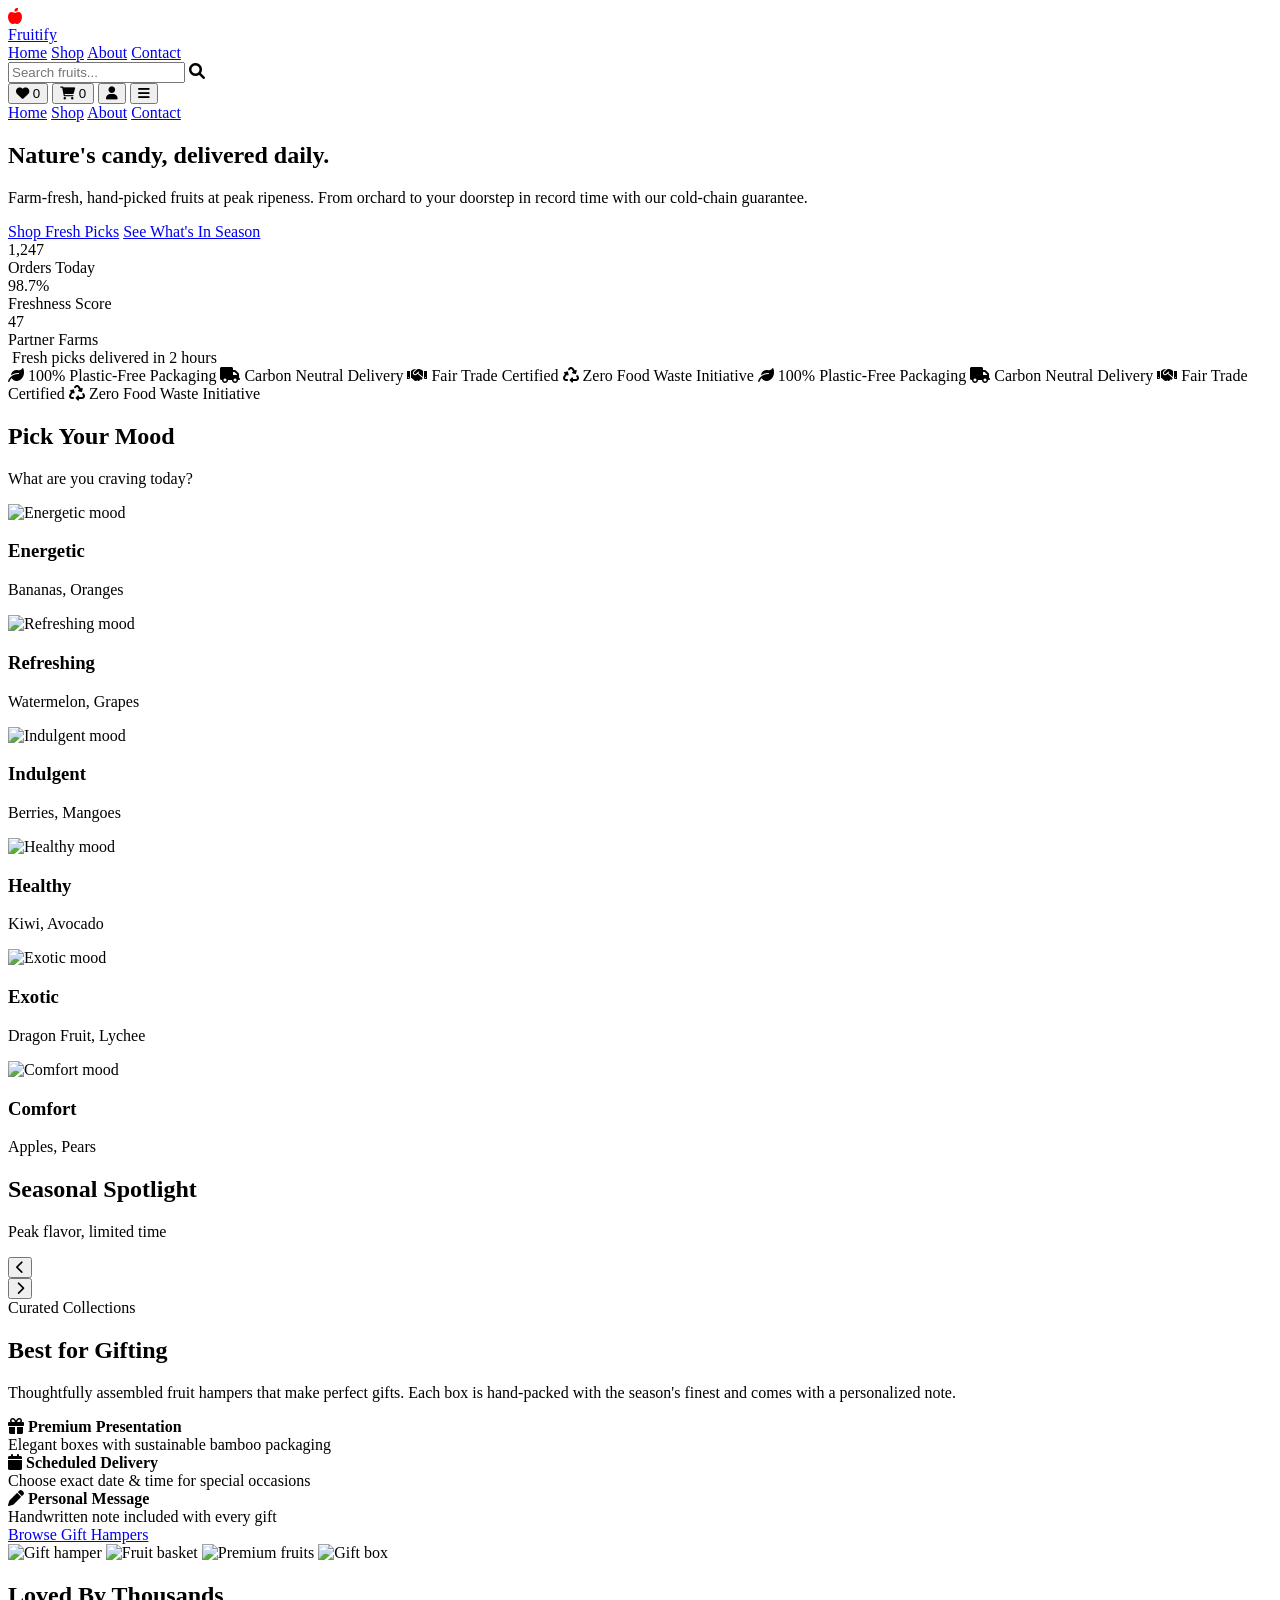
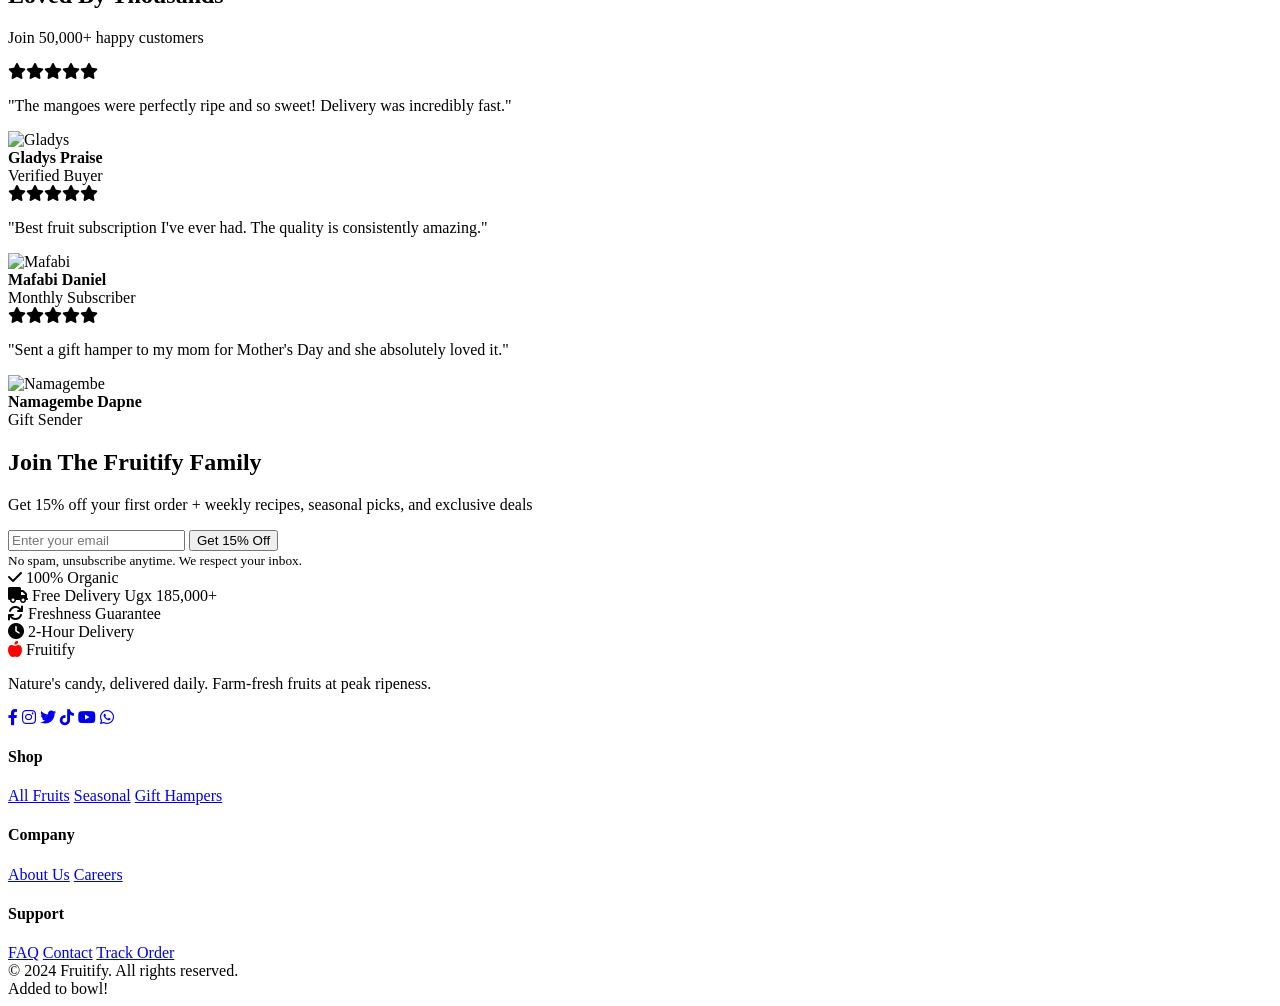
==== index.html @ 571788c8 "Add files via upload" ====
<!-- index.html - Home page -->
<!DOCTYPE html>
<html lang="en">
<head>
    <meta charset="UTF-8">
    <meta name="viewport" content="width=device-width, initial-scale=1.0">
    <title>Fruitify - Nature's candy, delivered daily</title>
    <link rel="icon" type="image/x-icon" href="https://cdn-icons-png.flaticon.com/512/415/415682.png">
    <link rel="stylesheet" href="css/style.css">
    <link href="https://fonts.googleapis.com/css2?family=Poppins:wght@300;400;500;600;700;800&display=swap" rel="stylesheet">
    <link rel="stylesheet" href="https://cdnjs.cloudflare.com/ajax/libs/font-awesome/6.0.0/css/all.min.css">
</head>
<body>
    <!-- Header -->
    <header class="header">
        <div class="container">
            <div class="header-inner">
                <a href="index.html" class="logo">
                    <div class="logo-icon"><i class="fas fa-apple-alt" style="color: red;"></i></div>
                    <span>Fruitify</span>
                </a>
                <nav class="nav">
                    <a href="index.html" class="nav-link active">Home</a>
                    <a href="shop.html" class="nav-link">Shop</a>
                    <a href="about.html" class="nav-link">About</a>
                    <a href="contact.html" class="nav-link">Contact</a>
                </nav>
                <div class="header-actions">
                    <div class="search-container">
                        <input type="text" id="searchInput" placeholder="Search fruits...">
                        <span class="search-icon"><i class="fas fa-search"></i></span>
                        <div id="searchDropdown" class="search-dropdown"></div>
                    </div>
                    <button class="icon-btn" id="wishlistBtn">
                        <i class="fas fa-heart"></i>
                        <span class="badge" id="wishlistCount">0</span>
                    </button>
                    <button class="icon-btn" id="cartBtn">
                        <i class="fas fa-shopping-cart"></i>
                        <span class="badge" id="cartCount">0</span>
                    </button>
                    <button class="icon-btn" id="userBtn"><i class="fas fa-user"></i></button>
                    <button class="mobile-menu-btn" id="mobileMenuBtn"><i class="fas fa-bars"></i></button>
                </div>
            </div>
        </div>
        <div id="mobileMenu" class="mobile-menu hidden">
            <a href="index.html">Home</a>
            <a href="shop.html">Shop</a>
            <a href="about.html">About</a>
            <a href="contact.html">Contact</a>
        </div>
    </header>

    <main>
        <!-- Hero Section -->
        <section class="hero">
            <div class="hero-overlay"></div>
            <div class="container hero-content">
                
                <h1>Nature's candy, delivered daily.</h1>
                <p>Farm-fresh, hand-picked fruits at peak ripeness. From orchard to your doorstep in record time with our cold-chain guarantee.</p>
                <div class="hero-buttons">
                    <a href="shop.html" class="btn-primary">Shop Fresh Picks</a>
                    <a href="#seasonal" class="btn-secondary">See What's In Season</a>
                </div>
                <div class="stats">
                    <div class="stat-card">
                        <div class="stat-number" id="ordersToday">1,247</div>
                        <div>Orders Today</div>
                    </div>
                    <div class="stat-card">
                        <div class="stat-number" id="freshnessScore">98.7%</div>
                        <div>Freshness Score</div>
                    </div>
                    <div class="stat-card">
                        <div class="stat-number" id="farmCount">47</div>
                        <div>Partner Farms</div>
                    </div>
                </div>
                <div class="hero-badge"><i class="fas fa-sparkles"></i> Fresh picks delivered in 2 hours</div>
            </div>
        </section>

        <!-- Sustainability Ticker -->
        <div class="ticker">
            <div class="ticker-track">
                <span><i class="fas fa-leaf"></i> 100% Plastic-Free Packaging</span>
                <span><i class="fas fa-truck"></i> Carbon Neutral Delivery</span>
                <span><i class="fas fa-handshake"></i> Fair Trade Certified</span>
                <span><i class="fas fa-recycle"></i> Zero Food Waste Initiative</span>
                <span><i class="fas fa-leaf"></i> 100% Plastic-Free Packaging</span>
                <span><i class="fas fa-truck"></i> Carbon Neutral Delivery</span>
                <span><i class="fas fa-handshake"></i> Fair Trade Certified</span>
                <span><i class="fas fa-recycle"></i> Zero Food Waste Initiative</span>
            </div>
        </div>

        <!-- Fruit by Mood -->
        <section class="section">
            <div class="container">
                <div class="section-header">
                    <h2>Pick Your Mood</h2>
                    <p>What are you craving today?</p>
                </div>
                <div class="mood-grid" id="moodGrid">
                    <div class="mood-card" data-mood="energetic">
                        <img src="https://c8.alamy.com/comp/AB1E69/oranges-and-bananas-AB1E69.jpg" alt="Energetic mood" class="mood-image">
                        <h3>Energetic</h3><p>Bananas, Oranges</p>
                    </div>
                    <div class="mood-card" data-mood="refreshing">
                        <img src="https://www.allrecipes.com/thmb/8H2Aw4-iMPwDabBSN_sE4E5Zqnk=/1500x0/filters:no_upscale():max_bytes(150000):strip_icc()/5494999-0ce45e21a1484afcac3ba9ee99860a07.jpg" alt="Refreshing mood" class="mood-image">
                        <h3>Refreshing</h3><p>Watermelon, Grapes</p>
                    </div>
                    <div class="mood-card" data-mood="indulgent">
                        <img src="https://wymanscanada.com/wp-content/uploads/BlueberriesStrawberriesMango_cue-400x223.jpg" alt="Indulgent mood" class="mood-image">
                        <h3>Indulgent</h3><p>Berries, Mangoes</p>
                    </div>
                    <div class="mood-card" data-mood="healthy">
                        <img src="https://californiaavocado.com/wp-content/uploads/2023/04/avocado-kiwi-smoothie-scaled-e1681082359825.jpeg" alt="Healthy mood" class="mood-image">
                        <h3>Healthy</h3><p>Kiwi, Avocado</p>
                    </div>
                    <div class="mood-card" data-mood="exotic">
                        <img src="https://encrypted-tbn0.gstatic.com/images?q=tbn:ANd9GcRXw_bZlvY8hklm3mz0XS1bo-M7gVWwTSWgVQ&s" alt="Exotic mood" class="mood-image">
                        <h3>Exotic</h3><p>Dragon Fruit, Lychee</p>
                    </div>
                    <div class="mood-card" data-mood="comfort">
                        <img src="https://encrypted-tbn0.gstatic.com/images?q=tbn:ANd9GcQEH6GIKlwyHaxdFCNP7fH0AZYQ45IRl4XnRg&s" alt="Comfort mood" class="mood-image">
                        <h3>Comfort</h3><p>Apples, Pears</p>
                    </div>
                </div>
            </div>
        </section>

        <!-- Seasonal Spotlight -->
        <section id="seasonal" class="section bg-cream">
            <div class="container">
                <div class="section-header">
                    <h2>Seasonal Spotlight</h2>
                    <p>Peak flavor, limited time</p>
                </div>
                <div class="carousel-container">
                    <button class="carousel-btn prev" id="carouselPrev"><i class="fas fa-chevron-left"></i></button>
                    <div class="carousel-track" id="carouselTrack"></div>
                    <button class="carousel-btn next" id="carouselNext"><i class="fas fa-chevron-right"></i></button>
                </div>
            </div>
        </section>

        <!-- Best for Gifting -->
        <section class="section">
            <div class="container">
                <div class="gifting-grid">
                    <div class="gifting-content">
                        <span class="tag">Curated Collections</span>
                        <h2>Best for Gifting</h2>
                        <p>Thoughtfully assembled fruit hampers that make perfect gifts. Each box is hand-packed with the season's finest and comes with a personalized note.</p>
                        <div class="features">
                            <div><i class="fas fa-gift"></i> <strong>Premium Presentation</strong><br>Elegant boxes with sustainable bamboo packaging</div>
                            <div><i class="fas fa-calendar"></i> <strong>Scheduled Delivery</strong><br>Choose exact date & time for special occasions</div>
                            <div><i class="fas fa-pen"></i> <strong>Personal Message</strong><br>Handwritten note included with every gift</div>
                        </div>
                        <a href="shop.html" class="btn-primary">Browse Gift Hampers</a>
                    </div>
                    <div class="gifting-images">
                        <img src="https://images.unsplash.com/photo-1595475207225-428b62bda831?w=400" alt="Gift hamper">
                        <img src="https://images.unsplash.com/photo-1568702846914-96b305d2aaeb?w=400" alt="Fruit basket">
                        <img src="https://images.unsplash.com/photo-1519996529931-28324d5a630e?w=400" alt="Premium fruits">
                        <img src="https://images.unsplash.com/photo-1619546813926-a78fa6372cd2?w=400" alt="Gift box">
                    </div>
                </div>
            </div>
        </section>

        <!-- Testimonials -->
        <section class="section bg-cream">
            <div class="container">
                <div class="section-header">
                    <h2>Loved By Thousands</h2>
                    <p>Join 50,000+ happy customers</p>
                </div>
                <div class="testimonials-grid">
                    <div class="testimonial">
                        <div class="stars"><i class="fas fa-star"></i><i class="fas fa-star"></i><i class="fas fa-star"></i><i class="fas fa-star"></i><i class="fas fa-star"></i></div>
                        <p>"The mangoes were perfectly ripe and so sweet! Delivery was incredibly fast."</p>
                        <div class="testimonial-author">
                            <img src="https://images.unsplash.com/photo-1494790108377-be9c29b29330?w=100&h=100&fit=crop" alt="Gladys">
                            <div><strong>Gladys Praise</strong><br>Verified Buyer</div>
                        </div>
                    </div>
                    <div class="testimonial">
                        <div class="stars"><i class="fas fa-star"></i><i class="fas fa-star"></i><i class="fas fa-star"></i><i class="fas fa-star"></i><i class="fas fa-star"></i></div>
                        <p>"Best fruit subscription I've ever had. The quality is consistently amazing."</p>
                        <div class="testimonial-author">
                            <img src="https://images.unsplash.com/photo-1507003211169-0a1dd7228f2d?w=100&h=100&fit=crop" alt="Mafabi">
                            <div><strong>Mafabi Daniel</strong><br>Monthly Subscriber</div>
                        </div>
                    </div>
                    <div class="testimonial">
                        <div class="stars"><i class="fas fa-star"></i><i class="fas fa-star"></i><i class="fas fa-star"></i><i class="fas fa-star"></i><i class="fas fa-star"></i></div>
                        <p>"Sent a gift hamper to my mom for Mother's Day and she absolutely loved it."</p>
                        <div class="testimonial-author">
                            <img src="https://images.unsplash.com/photo-1438761681033-6461ffad8d80?w=100&h=100&fit=crop" alt="Namagembe">
                            <div><strong>Namagembe Dapne</strong><br>Gift Sender</div>
                        </div>
                    </div>
                </div>
            </div>
        </section>

        <!-- Newsletter -->
        <section class="newsletter">
            <div class="container">
                <h2>Join The Fruitify Family</h2>
                <p>Get 15% off your first order + weekly recipes, seasonal picks, and exclusive deals</p>
                <form id="newsletterForm">
                    <input type="email" placeholder="Enter your email" required>
                    <button type="submit">Get 15% Off</button>
                </form>
                <small>No spam, unsubscribe anytime. We respect your inbox.</small>
            </div>
        </section>

        <!-- Trust Badges -->
        <section class="trust-badges">
            <div class="container">
                <div><i class="fas fa-check"></i> 100% Organic</div>
                <div><i class="fas fa-truck"></i> Free Delivery Ugx 185,000+</div>
                <div><i class="fas fa-sync"></i> Freshness Guarantee</div>
                <div><i class="fas fa-clock"></i> 2-Hour Delivery</div>
            </div>
        </section>
    </main>

    <!-- Footer -->
    <footer class="footer">
        <div class="container">
            <div class="footer-grid">
                <div>
                    <div class="footer-logo"><i class="fas fa-apple-alt" style="color: red;"></i> Fruitify</div>
                    <p>Nature's candy, delivered daily. Farm-fresh fruits at peak ripeness.</p>
                    <div class="social-links">
                        <a href="https://www.facebook.com/fruitify" target="_blank"><i class="fab fa-facebook-f"></i></a>
                        <a href="https://www.instagram.com/fruitify" target="_blank"><i class="fab fa-instagram"></i></a>
                        <a href="https://twitter.com/fruitify" target="_blank"><i class="fab fa-twitter"></i></a>
                        <a href="https://www.tiktok.com/@fruitify" target="_blank"><i class="fab fa-tiktok"></i></a>
                        <a href="https://www.youtube.com/@fruitify" target="_blank"><i class="fab fa-youtube"></i></a>
                        <a href="https://wa.me/256700000000" target="_blank"><i class="fab fa-whatsapp"></i></a>
                    </div>
                </div>
                <div>
                    <h4>Shop</h4>
                    <a href="shop.html">All Fruits</a>
                    <a href="#">Seasonal</a>
                    <a href="#">Gift Hampers</a>
                </div>
                <div>
                    <h4>Company</h4>
                    <a href="about.html">About Us</a>
                    <a href="#">Careers</a>
                </div>
                <div>
                    <h4>Support</h4>
                    <a href="#">FAQ</a>
                    <a href="contact.html">Contact</a>
                    <a href="#">Track Order</a>
                </div>
            </div>
            <div class="footer-bottom">© 2024 Fruitify. All rights reserved.</div>
        </div>
    </footer>

    <!-- Toast -->
    <div id="toast" class="toast hidden">Added to bowl!</div>

    <script src="js/data.js"></script>
    <script src="js/utils.js"></script>
    <script src="js/cart.js"></script>
    <script src="js/wishlist.js"></script>
    <script src="js/home.js"></script>
</body>
</html>
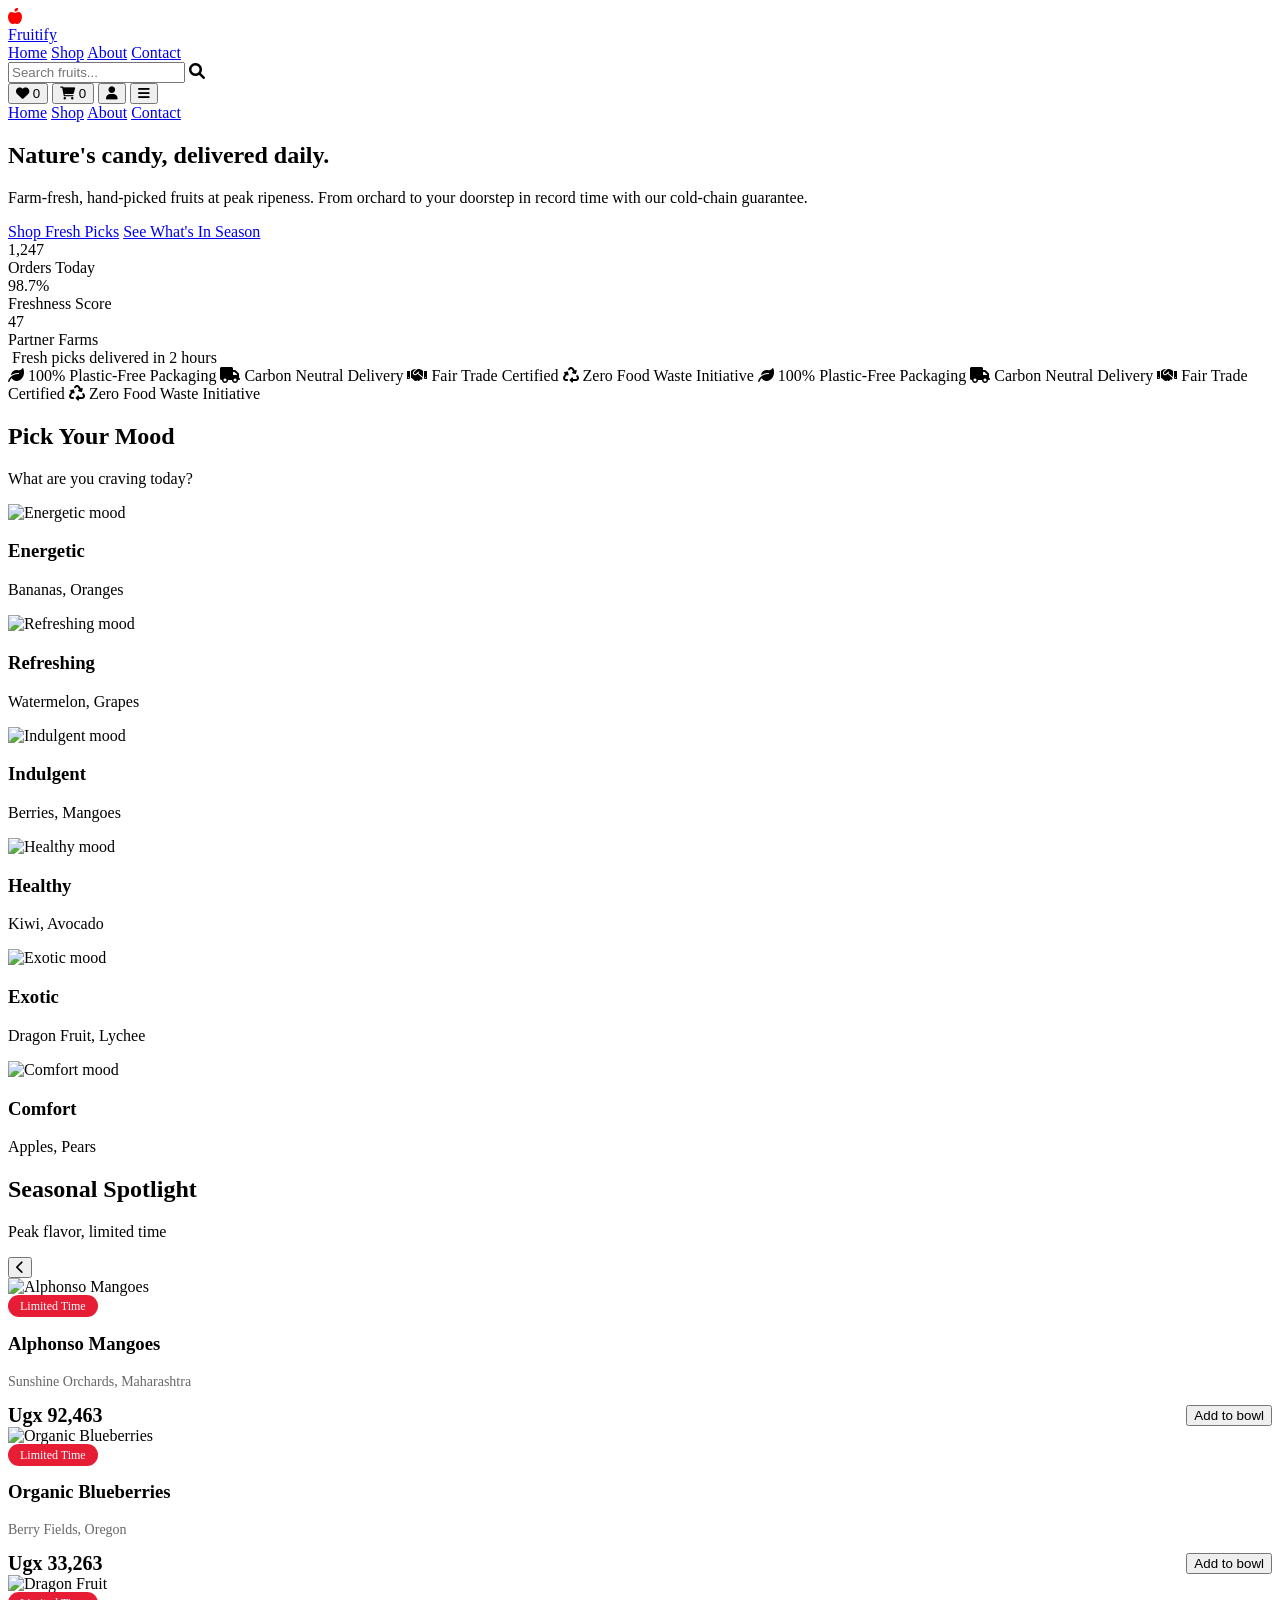
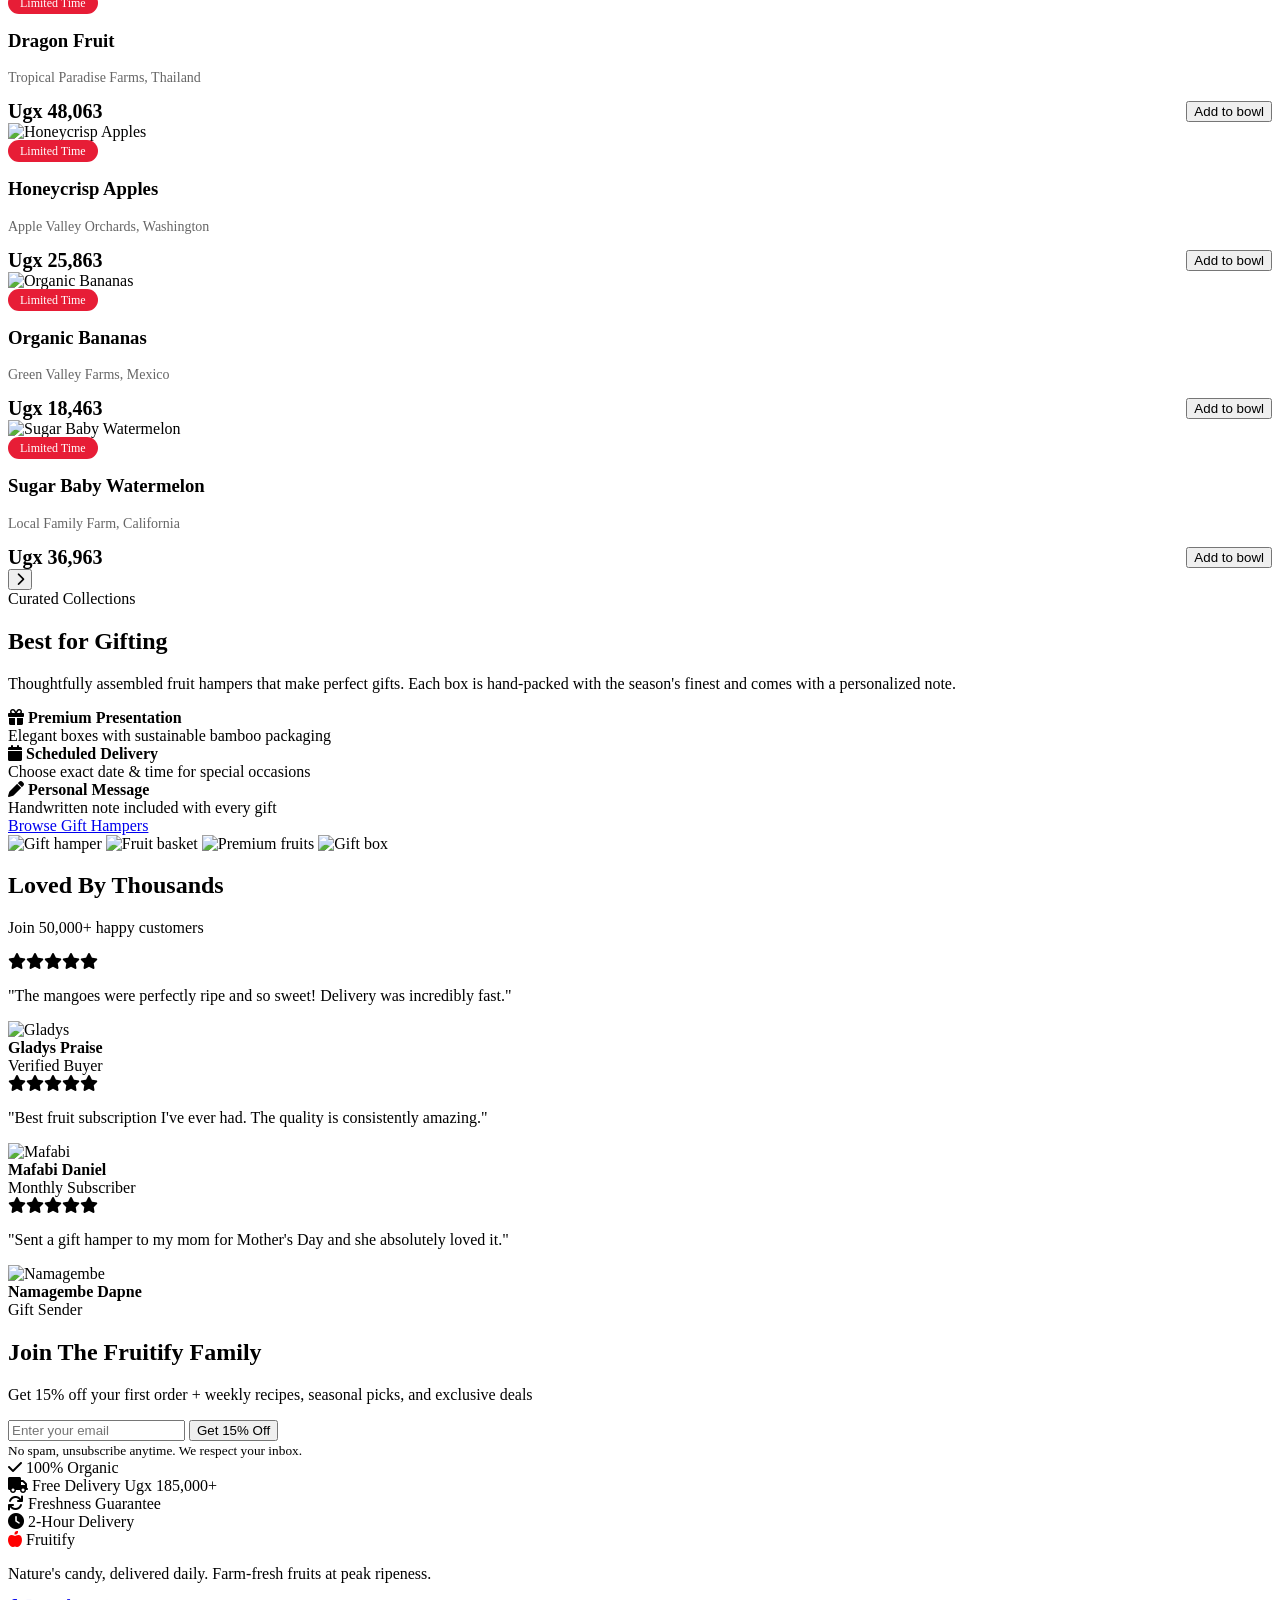
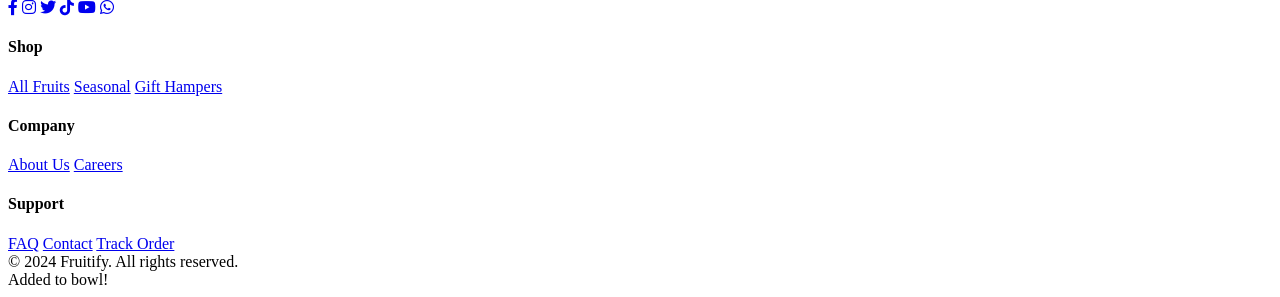
==== commit 464260b1: "Update index.html" ====
--- a/index.html
+++ b/index.html
@@ -273,10 +273,10 @@
     <!-- Toast -->
     <div id="toast" class="toast hidden">Added to bowl!</div>
 
-    <script src="js/data.js"></script>
-    <script src="js/utils.js"></script>
-    <script src="js/cart.js"></script>
-    <script src="js/wishlist.js"></script>
-    <script src="js/home.js"></script>
+    <script src="data.js"></script>
+    <script src="utils.js"></script>
+    <script src="cart.js"></script>
+    <script src="wishlist.js"></script>
+    <script src="home.js"></script>
 </body>
-</html>+</html>
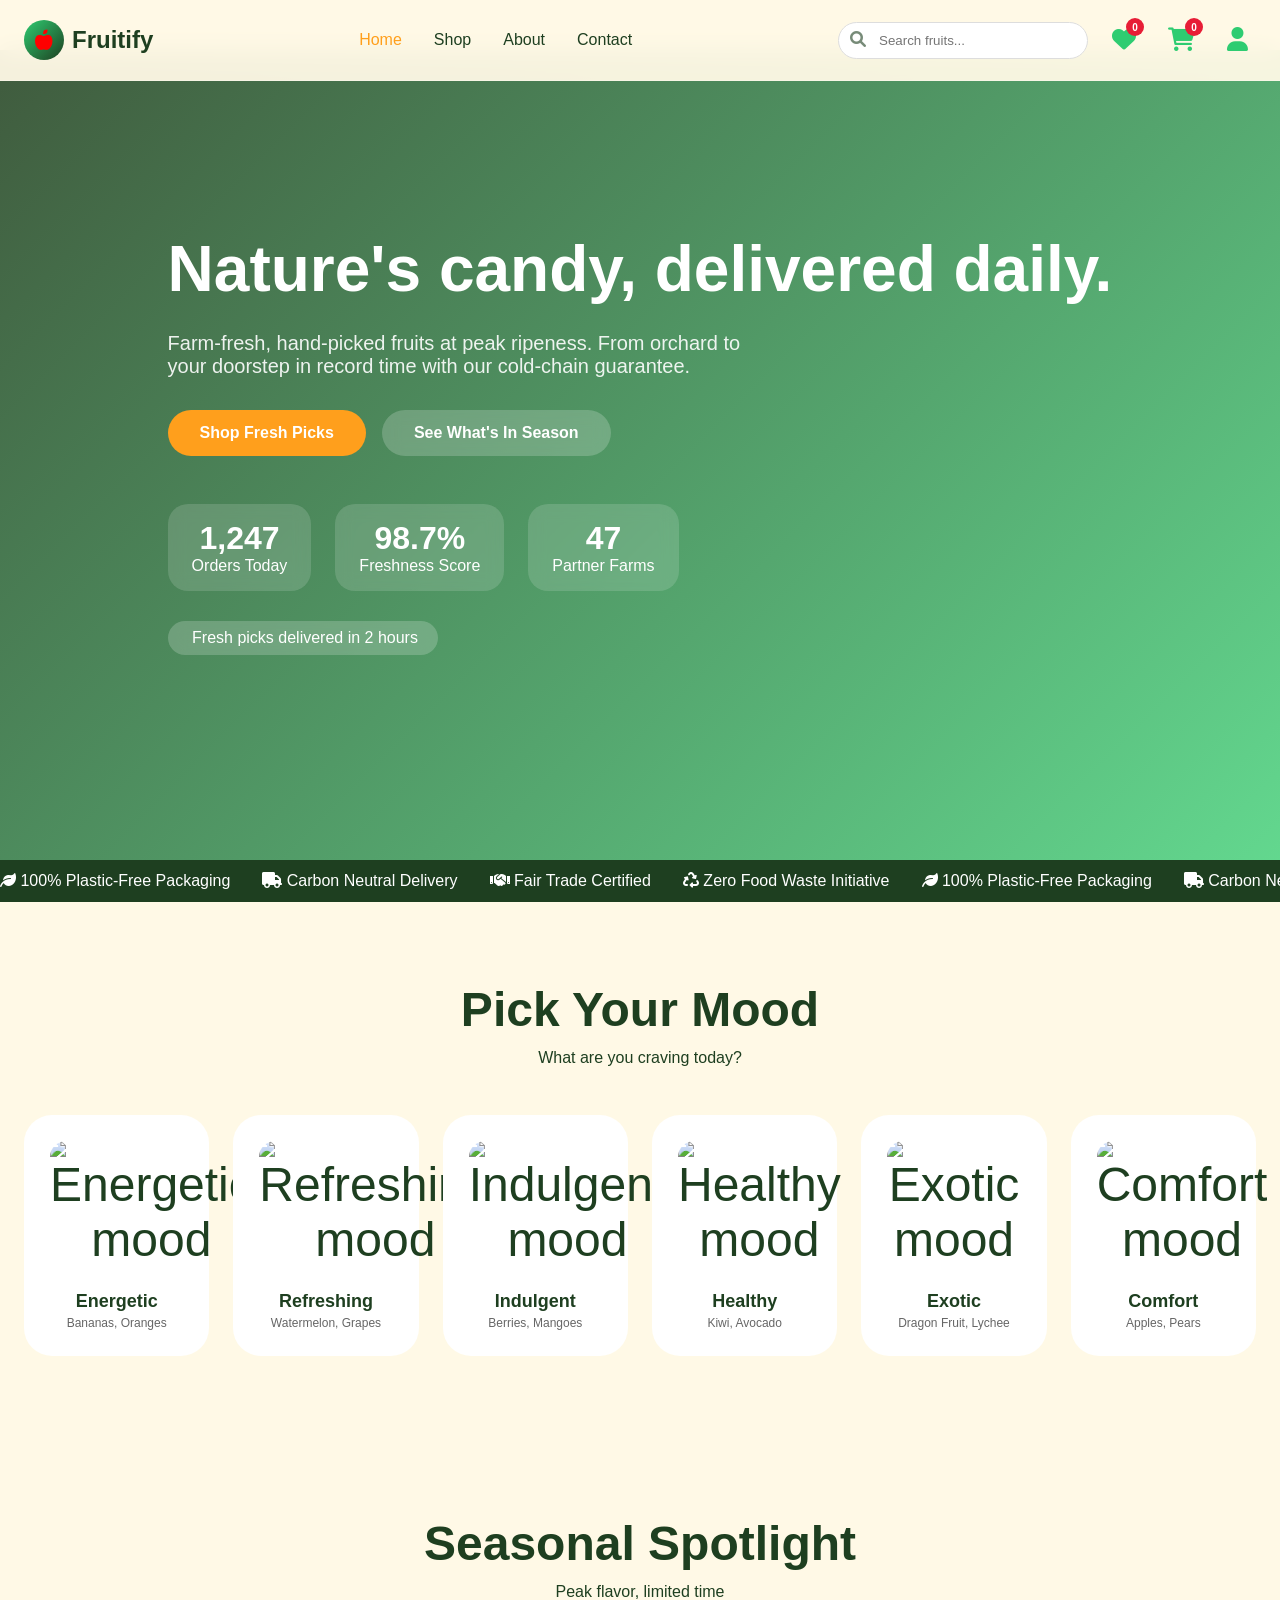
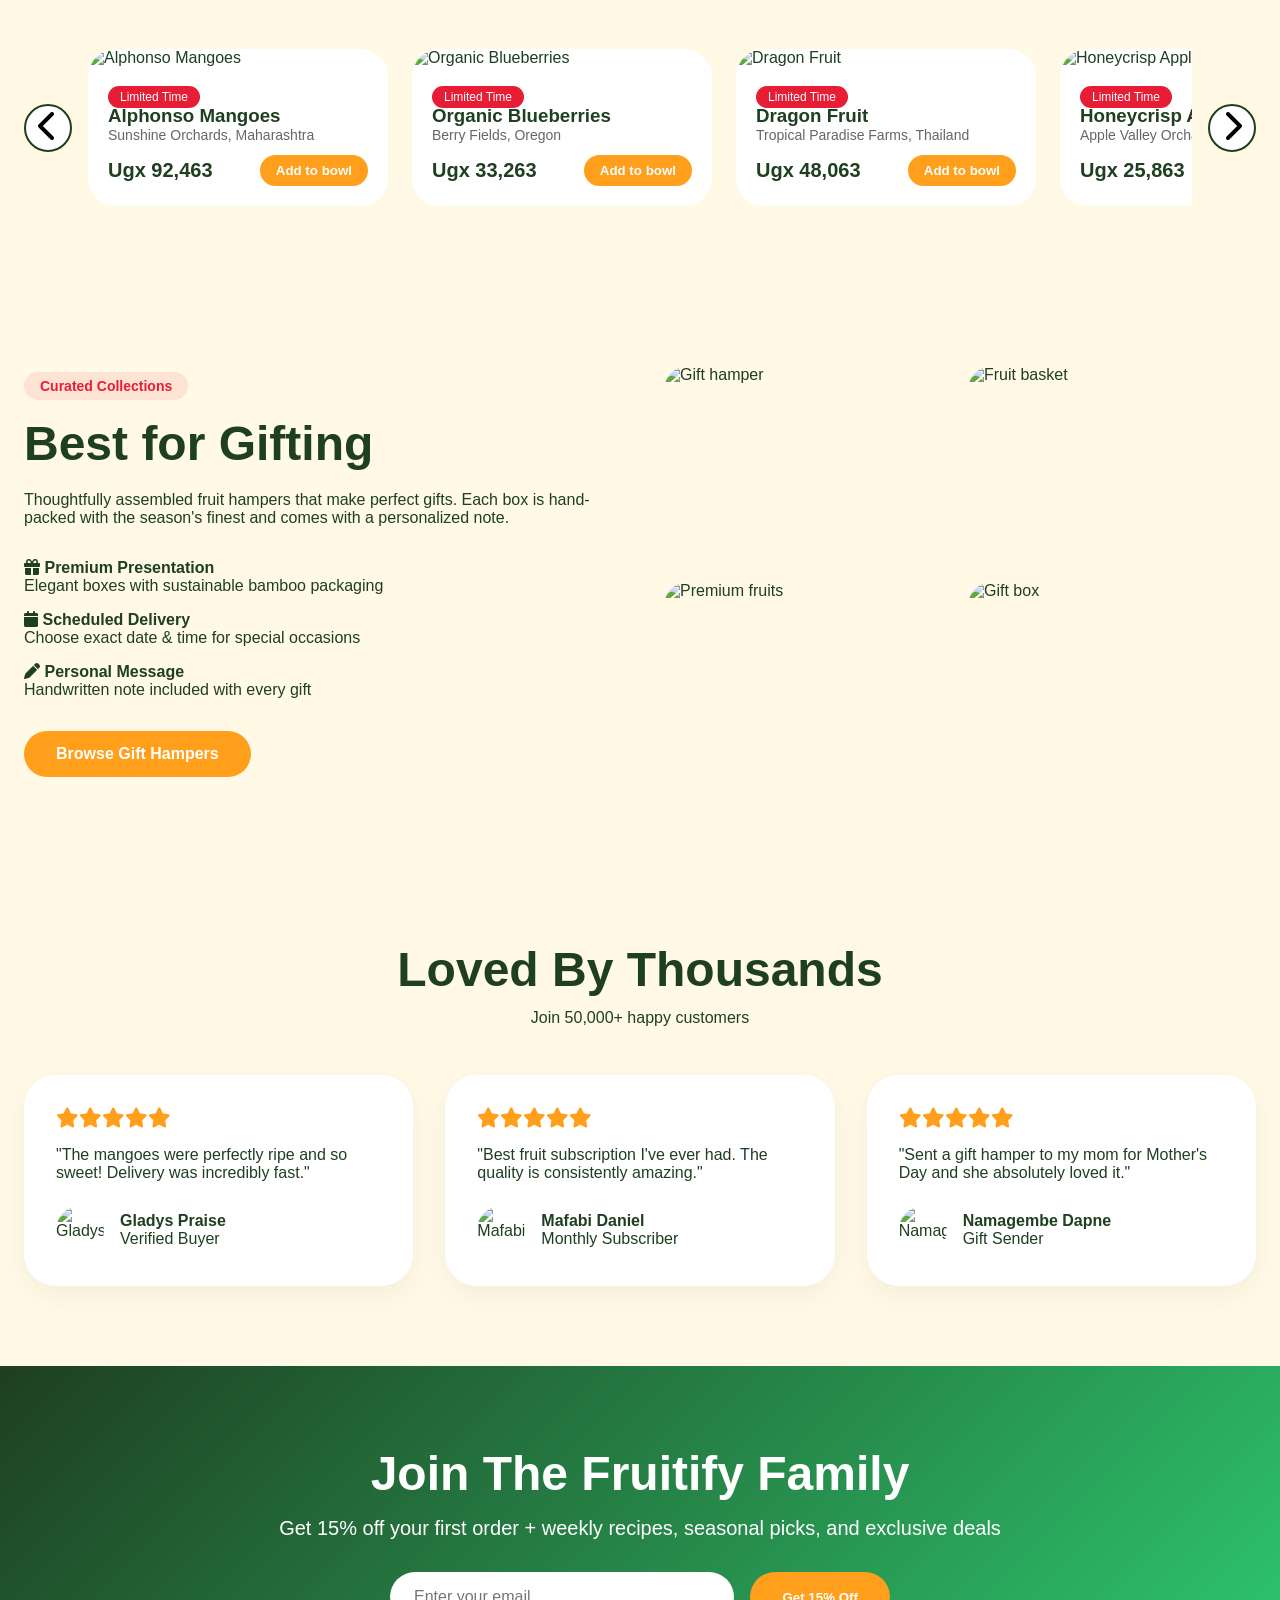
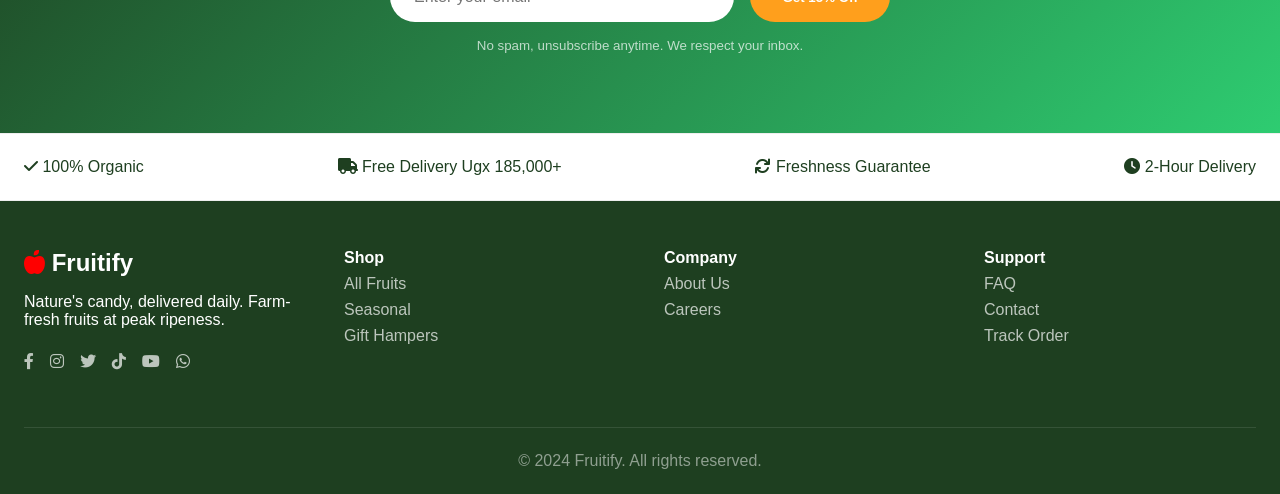
==== commit 1489790e: "Update index.html" ====
--- a/index.html
+++ b/index.html
@@ -6,7 +6,7 @@
     <meta name="viewport" content="width=device-width, initial-scale=1.0">
     <title>Fruitify - Nature's candy, delivered daily</title>
     <link rel="icon" type="image/x-icon" href="https://cdn-icons-png.flaticon.com/512/415/415682.png">
-    <link rel="stylesheet" href="css/style.css">
+    <link rel="stylesheet" href="style.css">
     <link href="https://fonts.googleapis.com/css2?family=Poppins:wght@300;400;500;600;700;800&display=swap" rel="stylesheet">
     <link rel="stylesheet" href="https://cdnjs.cloudflare.com/ajax/libs/font-awesome/6.0.0/css/all.min.css">
 </head>
--- a/style.css
+++ b/style.css
@@ -0,0 +1,1064 @@
+/* css/style.css */
+* {
+    margin: 0;
+    padding: 0;
+    box-sizing: border-box;
+}
+
+:root {
+    --deep-green: #1E3F20;
+    --cream: #FFF9E6;
+    --mango: #FF9F1C;
+    --berry: #E71D36;
+    --light-green: #2ECC71;
+}
+
+body {
+    font-family: 'Poppins', sans-serif;
+    background: var(--cream);
+    color: var(--deep-green);
+    scroll-behavior: smooth;
+}
+
+.container {
+    max-width: 1280px;
+    margin: 0 auto;
+    padding: 0 24px;
+}
+
+/* Header */
+.header {
+    position: fixed;
+    top: 0;
+    width: 100%;
+    background: rgba(255, 249, 230, 0.95);
+    backdrop-filter: blur(12px);
+    border-bottom: 1px solid rgba(255,255,255,0.2);
+    z-index: 1000;
+}
+
+.header-inner {
+    display: flex;
+    justify-content: space-between;
+    align-items: center;
+    height: 80px;
+}
+
+.logo {
+    display: flex;
+    align-items: center;
+    gap: 8px;
+    font-size: 24px;
+    font-weight: 700;
+    text-decoration: none;
+    color: inherit;
+}
+
+.logo-icon {
+    width: 40px;
+    height: 40px;
+    background: linear-gradient(135deg, var(--light-green), var(--deep-green));
+    border-radius: 50%;
+    display: flex;
+    align-items: center;
+    justify-content: center;
+    font-size: 20px;
+    color: white;
+}
+
+.nav {
+    display: flex;
+    gap: 32px;
+}
+
+.nav-link {
+    text-decoration: none;
+    color: var(--deep-green);
+    transition: color 0.3s;
+}
+
+.nav-link:hover, .nav-link.active {
+    color: var(--mango);
+}
+
+.header-actions {
+    display: flex;
+    align-items: center;
+    gap: 16px;
+}
+
+.search-container {
+    position: relative;
+}
+
+.search-container input {
+    padding: 10px 16px 10px 40px;
+    border-radius: 50px;
+    border: 1px solid #ddd;
+    width: 250px;
+    font-family: inherit;
+}
+
+.search-icon {
+    position: absolute;
+    left: 12px;
+    top: 50%;
+    transform: translateY(-50%);
+    opacity: 0.6;
+}
+
+.search-dropdown {
+    position: absolute;
+    top: 100%;
+    left: 0;
+    right: 0;
+    background: white;
+    border-radius: 16px;
+    box-shadow: 0 10px 40px rgba(0,0,0,0.1);
+    max-height: 400px;
+    overflow-y: auto;
+    z-index: 100;
+    display: none;
+}
+
+.search-dropdown .search-result {
+    display: flex;
+    align-items: center;
+    gap: 12px;
+    padding: 12px;
+    cursor: pointer;
+}
+
+.search-dropdown .search-result:hover {
+    background: #f5f5f5;
+}
+
+.icon-btn {
+    background: none;
+    border: none;
+    font-size: 24px;
+    cursor: pointer;
+    position: relative;
+    padding: 8px;
+}
+
+#wishlistBtn i,
+#cartBtn i,
+#userBtn i {
+    color: #2ECC71;
+}
+
+.badge {
+    position: absolute;
+    top: 0PX;
+    right: 0;
+    background: var(--berry);
+    color: white;
+    font-size: 10px;
+    width: 18px;
+    height: 18px;
+    border-radius: 50%;
+    display: flex;
+    align-items: center;
+    justify-content: center;
+    font-weight: bold;
+}
+
+.mobile-menu-btn {
+    display: none;
+    background: none;
+    border: none;
+    font-size: 24px;
+    cursor: pointer;
+}
+
+.mobile-menu {
+    background: rgba(255, 249, 230, 0.98);
+    padding: 16px 24px;
+    display: flex;
+    flex-direction: column;
+    gap: 12px;
+}
+
+.mobile-menu a {
+    text-decoration: none;
+    color: var(--deep-green);
+    padding: 8px 0;
+}
+
+.hidden {
+    display: none !important;
+}
+
+/* Hero */
+.hero {
+  margin-top: 50px;
+    position: relative;
+    min-height: 90vh;
+    background: linear-gradient(135deg, rgba(30,63,32,0.85), rgba(46,204,113,0.75)), url('https://images.unsplash.com/photo-1610832958506-aa56368176cf?w=1920');
+    background-size: cover;
+    background-position: center;
+    display: flex;
+    align-items: center;
+}
+
+.hero-overlay {
+    position: absolute;
+    inset: 0;
+}
+
+.hero-content {
+    padding: 20px;
+    position: relative;
+    z-index: 1;
+    color: white;
+}
+
+.hero-badge {
+    margin-top: 30px;
+    display: inline-block;
+    background: rgba(255,255,255,0.2);
+    backdrop-filter: blur(8px);
+    padding: 8px 20px;
+    border-radius: 50px;
+    margin-bottom: 24px;
+}
+
+.hero h1 {
+    font-size: 64px;
+    font-weight: 800;
+    margin-bottom: 24px;
+    line-height: 1.2;
+}
+
+.hero p {
+    font-size: 20px;
+    margin-bottom: 32px;
+    max-width: 600px;
+    opacity: 0.9;
+}
+
+.hero-buttons {
+    display: flex;
+    gap: 16px;
+    flex-wrap: wrap;
+    margin-bottom: 48px;
+}
+
+.btn-primary {
+    background: var(--mango);
+    color: white;
+    padding: 14px 32px;
+    border-radius: 50px;
+    text-decoration: none;
+    font-weight: 600;
+    transition: all 0.3s;
+    display: inline-block;
+    border: none;
+    cursor: pointer;
+}
+
+.btn-primary:hover {
+    background: var(--berry);
+    transform: scale(1.05);
+}
+
+.btn-secondary {
+    background: rgba(255,255,255,0.2);
+    backdrop-filter: blur(8px);
+    color: white;
+    padding: 14px 32px;
+    border-radius: 50px;
+    text-decoration: none;
+    font-weight: 600;
+    transition: all 0.3s;
+}
+
+.btn-secondary:hover {
+    background: rgba(255,255,255,0.3);
+}
+
+.stats {
+    display: flex;
+    gap: 24px;
+    flex-wrap: wrap;
+}
+
+.stat-card {
+    background: rgba(255,255,255,0.15);
+    backdrop-filter: blur(8px);
+    padding: 16px 24px;
+    border-radius: 20px;
+    text-align: center;
+}
+
+.stat-number {
+    font-size: 32px;
+    font-weight: 700;
+}
+
+/* Ticker */
+.ticker {
+    background: var(--deep-green);
+    color: white;
+    padding: 12px 0;
+    overflow: hidden;
+}
+
+.ticker-track {
+    display: flex;
+    white-space: nowrap;
+    animation: scroll 20s linear infinite;
+}
+
+.ticker-track span {
+    margin-right: 32px;
+}
+
+@keyframes scroll {
+    0% { transform: translateX(0); }
+    100% { transform: translateX(-50%); }
+}
+
+/* Sections */
+.section {
+    padding: 80px 0;
+}
+
+.bg-cream {
+    background: var(--cream);
+}
+
+.section-header {
+    text-align: center;
+    margin-bottom: 48px;
+}
+
+.section-header h2 {
+    font-size: 48px;
+    margin-bottom: 12px;
+}
+
+/* Mood Grid */
+.mood-grid {
+    display: grid;
+    grid-template-columns: repeat(auto-fit, minmax(160px, 1fr));
+    gap: 24px;
+}
+
+.mood-card {
+    background: white;
+    padding: 24px;
+    text-align: center;
+    border-radius: 28px;
+    font-size: 48px;
+    cursor: pointer;
+    transition: all 0.3s;
+    border: 2px solid transparent;
+}
+
+.mood-card:hover {
+    transform: translateY(-8px);
+    box-shadow: 0 20px 40px rgba(0,0,0,0.1);
+    border-color: var(--mango);
+}
+
+.mood-card h3 {
+    font-size: 18px;
+    margin: 12px 0 4px;
+}
+
+.mood-card p {
+    font-size: 12px;
+    color: #666;
+}
+
+.mood-image {
+    width: 100%;
+    height: 120px;
+    object-fit: cover;
+    border-radius: 16px;
+    margin-bottom: 12px;
+}
+
+/* Carousel */
+.carousel-container {
+    position: relative;
+    display: flex;
+    align-items: center;
+    gap: 16px;
+}
+
+.carousel-track {
+    display: flex;
+    overflow-x: auto;
+    scroll-behavior: smooth;
+    gap: 24px;
+    scrollbar-width: none;
+    flex: 1;
+}
+
+.carousel-track::-webkit-scrollbar {
+    display: none;
+}
+
+.carousel-item {
+    flex: 0 0 300px;
+    background: white;
+    border-radius: 28px;
+    overflow: hidden;
+    cursor: pointer;
+}
+
+.carousel-item img {
+    width: 100%;
+    height: 200px;
+    object-fit: cover;
+}
+
+.carousel-item-content {
+    padding: 20px;
+}
+
+.carousel-btn {
+    background: white;
+    border: 2px solid var(--deep-green);
+    width: 48px;
+    height: 48px;
+    border-radius: 50%;
+    font-size: 32px;
+    cursor: pointer;
+    transition: all 0.3s;
+}
+
+.carousel-btn:hover {
+    background: var(--deep-green);
+    color: white;
+}
+
+/* Gifting */
+.gifting-grid {
+    display: grid;
+    grid-template-columns: 1fr 1fr;
+    gap: 48px;
+    align-items: center;
+}
+
+.gifting-content .tag {
+    background: rgba(231,29,54,0.1);
+    color: var(--berry);
+    padding: 6px 16px;
+    border-radius: 50px;
+    font-size: 14px;
+    font-weight: 600;
+    display: inline-block;
+    margin-bottom: 16px;
+}
+
+.gifting-content h2 {
+    font-size: 48px;
+    margin-bottom: 20px;
+}
+
+.features {
+    display: flex;
+    flex-direction: column;
+    gap: 16px;
+    margin: 32px 0;
+}
+
+.gifting-images {
+    display: grid;
+    grid-template-columns: repeat(2, 1fr);
+    gap: 16px;
+}
+
+.gifting-images img {
+    width: 100%;
+    height: 200px;
+    object-fit: cover;
+    border-radius: 24px;
+}
+
+/* Testimonials */
+.testimonials-grid {
+    display: grid;
+    grid-template-columns: repeat(auto-fit, minmax(300px, 1fr));
+    gap: 32px;
+}
+
+.testimonial {
+    background: white;
+    padding: 32px;
+    border-radius: 32px;
+    box-shadow: 0 10px 30px rgba(0,0,0,0.05);
+}
+
+.stars {
+    color: var(--mango);
+    font-size: 20px;
+    margin-bottom: 16px;
+}
+
+.testimonial-author {
+    display: flex;
+    align-items: center;
+    gap: 16px;
+    margin-top: 24px;
+}
+
+.testimonial-author img {
+    width: 48px;
+    height: 48px;
+    border-radius: 50%;
+}
+
+/* Newsletter */
+.newsletter {
+    background: linear-gradient(135deg, var(--deep-green), var(--light-green));
+    padding: 80px 0;
+    text-align: center;
+    color: white;
+}
+
+.newsletter h2 {
+    font-size: 48px;
+    margin-bottom: 16px;
+}
+
+.newsletter p {
+    font-size: 20px;
+    margin-bottom: 32px;
+}
+
+.newsletter form {
+    display: flex;
+    gap: 16px;
+    max-width: 500px;
+    margin: 0 auto;
+}
+
+.newsletter input {
+    flex: 1;
+    padding: 16px 24px;
+    border-radius: 50px;
+    border: none;
+    font-family: inherit;
+    font-size: 16px;
+}
+
+.newsletter button {
+    background: var(--mango);
+    color: white;
+    border: none;
+    padding: 16px 32px;
+    border-radius: 50px;
+    font-weight: 600;
+    cursor: pointer;
+}
+
+.newsletter small {
+    display: block;
+    margin-top: 16px;
+    opacity: 0.7;
+}
+
+/* Trust Badges */
+.trust-badges {
+    background: white;
+    padding: 24px 0;
+    border-top: 1px solid #eee;
+    border-bottom: 1px solid #eee;
+}
+
+.trust-badges .container {
+    display: flex;
+    justify-content: space-between;
+    flex-wrap: wrap;
+    gap: 32px;
+}
+
+/* Footer */
+.footer {
+    background: var(--deep-green);
+    color: white;
+    padding: 48px 0 24px;
+}
+
+.footer-grid {
+    display: grid;
+    grid-template-columns: repeat(auto-fit, minmax(200px, 1fr));
+    gap: 48px;
+    margin-bottom: 48px;
+}
+
+.footer-logo {
+    font-size: 24px;
+    font-weight: 700;
+    margin-bottom: 16px;
+}
+
+.footer a {
+    color: rgba(255,255,255,0.7);
+    text-decoration: none;
+    display: block;
+    margin: 8px 0;
+}
+
+.social-links {
+    display: flex;
+    gap: 16px;
+    margin-top: 16px;
+}
+
+.footer-bottom {
+    text-align: center;
+    padding-top: 24px;
+    border-top: 1px solid rgba(255,255,255,0.1);
+    color: rgba(255,255,255,0.5);
+}
+
+/* Shop Page */
+.shop-main {
+    padding-top: 100px;
+    min-height: 100vh;
+}
+
+.shop-container {
+    display: flex;
+    gap: 32px;
+}
+
+.filters-sidebar {
+    width: 280px;
+    flex-shrink: 0;
+}
+
+.filters-card {
+    background: white;
+    border-radius: 28px;
+    padding: 24px;
+    position: sticky;
+    top: 100px;
+}
+
+.filters-header {
+    display: flex;
+    justify-content: space-between;
+    margin-bottom: 24px;
+}
+
+.filters-header button {
+    background: none;
+    border: none;
+    color: var(--berry);
+    cursor: pointer;
+}
+
+.filter-group {
+    margin-bottom: 24px;
+}
+
+.filter-group h4 {
+    margin-bottom: 12px;
+}
+
+.filter-group label {
+    display: flex;
+    align-items: center;
+    gap: 8px;
+    margin: 8px 0;
+    cursor: pointer;
+}
+
+.filter-group select {
+    width: 100%;
+    padding: 10px;
+    border-radius: 12px;
+    border: 1px solid #ddd;
+    font-family: inherit;
+}
+
+.price-range-values {
+    display: flex;
+    justify-content: space-between;
+    margin-top: 8px;
+    font-size: 14px;
+}
+
+.products-section {
+    flex: 1;
+}
+
+.products-header {
+    display: flex;
+    justify-content: space-between;
+    align-items: center;
+    margin-bottom: 32px;
+}
+
+.product-grid {
+    display: grid;
+    grid-template-columns: repeat(auto-fill, minmax(280px, 1fr));
+    gap: 24px;
+}
+
+.product-card {
+    background: white;
+    border-radius: 28px;
+    overflow: hidden;
+    transition: all 0.3s;
+    cursor: pointer;
+}
+
+.product-card:hover {
+    transform: translateY(-8px);
+    box-shadow: 0 20px 40px rgba(0,0,0,0.1);
+}
+
+.product-image {
+    position: relative;
+    aspect-ratio: 1;
+    overflow: hidden;
+}
+
+.product-image img {
+    width: 100%;
+    height: 100%;
+    object-fit: cover;
+}
+
+.product-badge {
+    position: absolute;
+    top: 12px;
+    left: 12px;
+    background: var(--light-green);
+    color: white;
+    padding: 4px 12px;
+    border-radius: 50px;
+    font-size: 12px;
+    font-weight: 600;
+}
+
+.product-actions {
+    position: absolute;
+    top: 12px;
+    right: 12px;
+    display: flex;
+    gap: 8px;
+}
+
+.product-action-btn {
+    background: white;
+    border: none;
+    width: 36px;
+    height: 36px;
+    border-radius: 50%;
+    cursor: pointer;
+    font-size: 18px;
+}
+
+.product-info {
+    padding: 20px;
+}
+
+.product-name {
+    font-weight: 700;
+    font-size: 18px;
+    margin-bottom: 8px;
+}
+
+.ripeness-bar {
+    background: #eee;
+    height: 4px;
+    border-radius: 2px;
+    margin: 12px 0;
+    position: relative;
+}
+
+.ripeness-fill {
+    background: linear-gradient(90deg, var(--light-green), var(--mango), var(--berry));
+    height: 100%;
+    border-radius: 2px;
+}
+
+.product-price {
+    display: flex;
+    justify-content: space-between;
+    align-items: center;
+    margin-top: 12px;
+}
+
+.price {
+    font-size: 24px;
+    font-weight: 700;
+}
+
+.add-to-cart {
+    background: var(--mango);
+    color: white;
+    border: none;
+    padding: 8px 16px;
+    border-radius: 50px;
+    cursor: pointer;
+    font-weight: 600;
+}
+
+/* Compare Bar */
+.compare-bar {
+    position: fixed;
+    bottom: 0;
+    left: 0;
+    right: 0;
+    background: white;
+    border-top: 2px solid var(--deep-green);
+    padding: 16px 24px;
+    z-index: 100;
+}
+
+.compare-bar-inner {
+    display: flex;
+    justify-content: space-between;
+    align-items: center;
+}
+
+.compare-items {
+    display: flex;
+    gap: 12px;
+}
+
+.compare-item {
+    display: flex;
+    align-items: center;
+    gap: 8px;
+    background: #f5f5f5;
+    padding: 4px 12px 4px 8px;
+    border-radius: 50px;
+}
+
+.compare-item img {
+    width: 32px;
+    height: 32px;
+    border-radius: 50%;
+    object-fit: cover;
+}
+
+/* Modal */
+.modal {
+    position: fixed;
+    inset: 0;
+    background: rgba(0,0,0,0.7);
+    display: flex;
+    align-items: center;
+    justify-content: center;
+    z-index: 2000;
+}
+
+.modal-content {
+    background: white;
+    border-radius: 32px;
+    max-width: 900px;
+    width: 90%;
+    max-height: 90vh;
+    overflow-y: auto;
+    position: relative;
+    padding: 32px;
+}
+
+.modal-close {
+    position: absolute;
+    top: 16px;
+    right: 16px;
+    background: none;
+    border: none;
+    font-size: 24px;
+    cursor: pointer;
+}
+
+/* About Page */
+.about-hero {
+    background: linear-gradient(135deg, var(--deep-green), var(--light-green));
+    padding: 120px 0 60px;
+    text-align: center;
+    color: white;
+}
+
+.about-hero h1 {
+    font-size: 56px;
+    margin-bottom: 16px;
+}
+
+.about-container {
+    padding: 80px 24px;
+}
+
+.about-story {
+    display: grid;
+    grid-template-columns: 1fr 1fr;
+    gap: 48px;
+    margin-bottom: 80px;
+    align-items: center;
+}
+
+.story-text p {
+    margin-bottom: 16px;
+    line-height: 1.6;
+    color: #444;
+}
+
+.story-image img {
+    width: 100%;
+    border-radius: 32px;
+}
+
+.values-section {
+    background: var(--cream);
+    padding: 60px;
+    border-radius: 48px;
+    margin-bottom: 80px;
+    text-align: center;
+}
+
+.values-section h2 {
+    font-size: 40px;
+    margin-bottom: 48px;
+}
+
+.values-grid {
+    display: grid;
+    grid-template-columns: repeat(auto-fit, minmax(250px, 1fr));
+    gap: 32px;
+}
+
+.value-card {
+    text-align: center;
+}
+
+.value-icon {
+    font-size: 48px;
+    margin-bottom: 16px;
+}
+
+.mission-section {
+    text-align: center;
+}
+
+.mission-section h2 {
+    font-size: 40px;
+    margin-bottom: 16px;
+}
+
+.mission-section p {
+    margin-bottom: 32px;
+    font-size: 18px;
+}
+
+/* Contact Page */
+.contact-hero {
+    background: linear-gradient(135deg, var(--mango), var(--berry));
+    padding: 120px 0 60px;
+    text-align: center;
+    color: white;
+}
+
+.contact-container {
+    padding: 80px 24px;
+}
+
+.contact-grid {
+    display: grid;
+    grid-template-columns: 1fr 1fr;
+    gap: 48px;
+}
+
+.form-group {
+    margin-bottom: 24px;
+}
+
+.form-group label {
+    display: block;
+    margin-bottom: 8px;
+    font-weight: 600;
+}
+
+.form-group input, .form-group select, .form-group textarea {
+    width: 100%;
+    padding: 12px 16px;
+    border: 2px solid #eee;
+    border-radius: 16px;
+    font-family: inherit;
+    font-size: 16px;
+}
+
+.form-group input:focus, .form-group select:focus, .form-group textarea:focus {
+    outline: none;
+    border-color: var(--mango);
+}
+
+.contact-info {
+    background: var(--cream);
+    padding: 32px;
+    border-radius: 32px;
+}
+
+.info-item {
+    margin: 24px 0;
+}
+
+.quick-response {
+    margin-top: 32px;
+    padding-top: 24px;
+    border-top: 1px solid #ddd;
+}
+
+/* Toast */
+.toast {
+    position: fixed;
+    bottom: 32px;
+    right: 32px;
+    background: var(--deep-green);
+    color: white;
+    padding: 16px 24px;
+    border-radius: 50px;
+    z-index: 2000;
+    transition: all 0.3s;
+}
+
+/* Responsive */
+@media (max-width: 768px) {
+    .nav, .search-container {
+        display: none;
+    }
+    
+    .mobile-menu-btn {
+        display: block;
+    }
+    
+    .hero h1 {
+        font-size: 40px;
+    }
+    
+    .shop-container {
+        flex-direction: column;
+    }
+    
+    .filters-sidebar {
+        width: 100%;
+    }
+    
+    .gifting-grid, .about-story, .contact-grid {
+        grid-template-columns: 1fr;
+    }
+    
+    .stats {
+        flex-direction: column;
+    }
+    
+    .newsletter form {
+        flex-direction: column;
+    }
+    
+    .section-header h2 {
+        font-size: 32px;
+    }
+}
